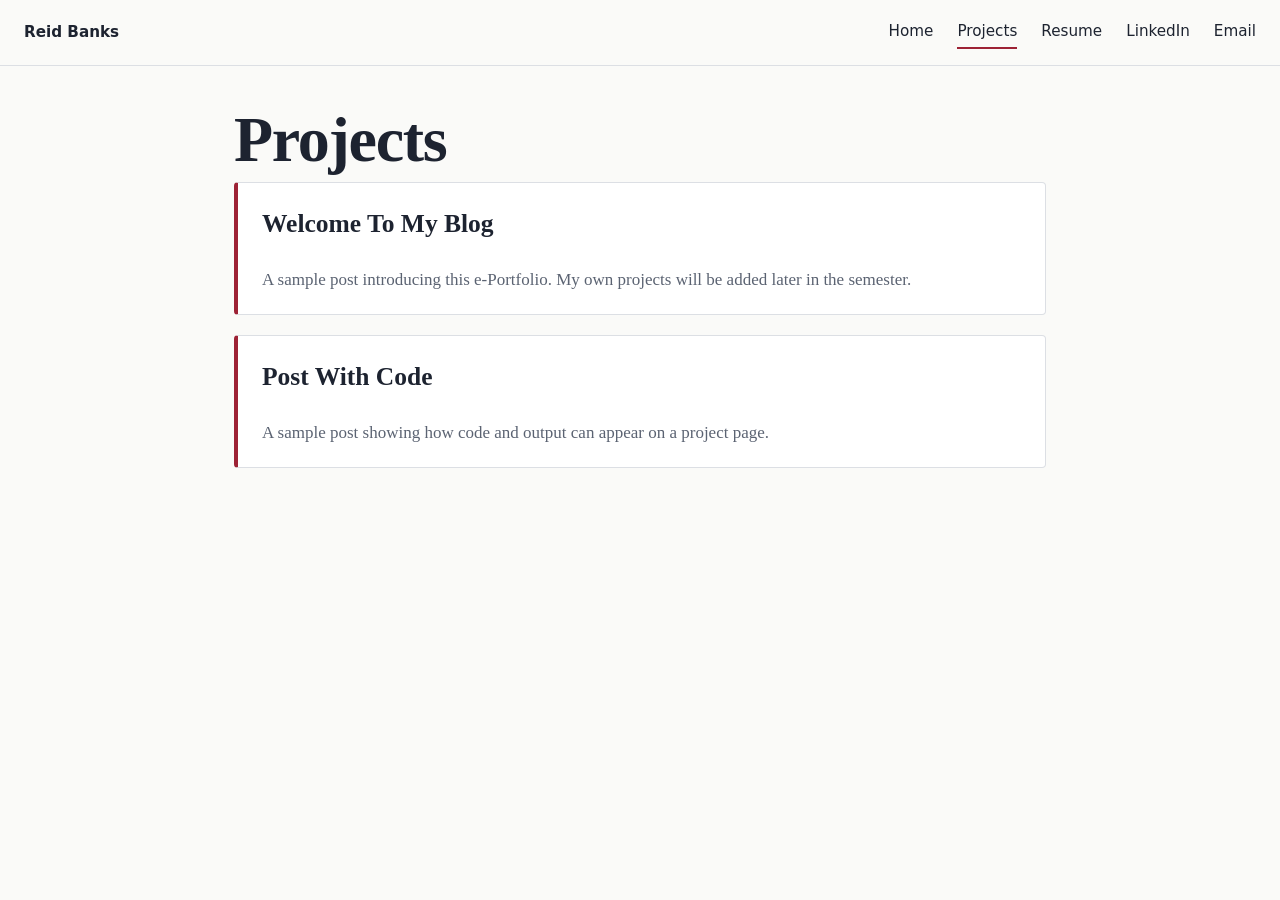
==== projects.html @ c83cc48f "Add files via upload" ====
<!DOCTYPE html><html lang="en"><head><meta charset="utf-8"><meta name="viewport" content="width=device-width,initial-scale=1"><title>Projects | Reid Banks</title><link rel="stylesheet" href="style.css"></head><body>
<nav aria-label="Main"><span class="name">Reid Banks</span>
<a href="index.html" >Home</a><a href="projects.html" aria-current="page">Projects</a><a href="resume.html" >Resume</a>
<a href="https://www.linkedin.com/in/reid-banks-b27966440" target="_blank" rel="noopener">LinkedIn</a>
<a href="mailto:rb121@uark.edu">Email</a></nav>
<main><h1>Projects</h1>
<article class="project"><h2>Welcome To My Blog</h2><p>A sample post introducing this e-Portfolio. My own projects will be added later in the semester.</p></article>
<article class="project"><h2>Post With Code</h2><p>A sample post showing how code and output can appear on a project page.</p></article>
</main></body></html>
---- style.css ----
:root{--bg:#fafaf8;--ink:#1d2330;--mute:#5b6372;--line:#dcdfe4;--accent:#9d2235;--card:#fff}
@media(prefers-color-scheme:dark){:root{--bg:#161a22;--ink:#eef0f4;--mute:#a3abba;--line:#2c3340;--accent:#e06a7c;--card:#1d222c}}
*{box-sizing:border-box}
body{margin:0;font:17px/1.65 Georgia,"Times New Roman",serif;background:var(--bg);color:var(--ink)}
a{color:var(--accent)}
nav{display:flex;flex-wrap:wrap;gap:.25rem 1.5rem;align-items:center;padding:1rem 1.5rem;border-bottom:1px solid var(--line);font-family:system-ui,sans-serif;font-size:.95rem}
nav a{color:var(--ink);text-decoration:none;padding:.2rem 0;border-bottom:2px solid transparent}
nav a:hover,nav a:focus-visible,nav a[aria-current]{border-bottom-color:var(--accent)}
nav .name{font-weight:700;margin-right:auto}
main{max-width:860px;margin:0 auto;padding:2.5rem 1.5rem 4rem}
h1{font-size:clamp(2.4rem,7vw,4rem);line-height:1.05;margin:0 0 .5rem;letter-spacing:-.02em}
h2{margin-top:0}
.hero{display:grid;grid-template-columns:240px 1fr;gap:2.5rem;align-items:center}
.hero img{width:100%;aspect-ratio:1;object-fit:cover;border-radius:50%;border:4px solid var(--accent);background:var(--line)}
.contact{font-family:system-ui,sans-serif;display:flex;flex-wrap:wrap;gap:.5rem 1.5rem;padding:0;list-style:none;margin:1rem 0}
.project{background:var(--card);border:1px solid var(--line);border-left:4px solid var(--accent);padding:1.25rem 1.5rem;margin:0 0 1.25rem;border-radius:4px}
.project p{margin:.4rem 0 0;color:var(--mute)}
.btn{display:inline-block;font-family:system-ui,sans-serif;background:var(--accent);color:#fff;padding:.6rem 1.1rem;border-radius:4px;text-decoration:none;margin-bottom:1.25rem}
iframe{width:100%;height:80vh;border:1px solid var(--line);border-radius:4px}
:focus-visible{outline:3px solid var(--accent);outline-offset:2px}
@media(max-width:640px){.hero{grid-template-columns:1fr;text-align:center}.hero img{max-width:220px;margin:0 auto}.contact{justify-content:center}}
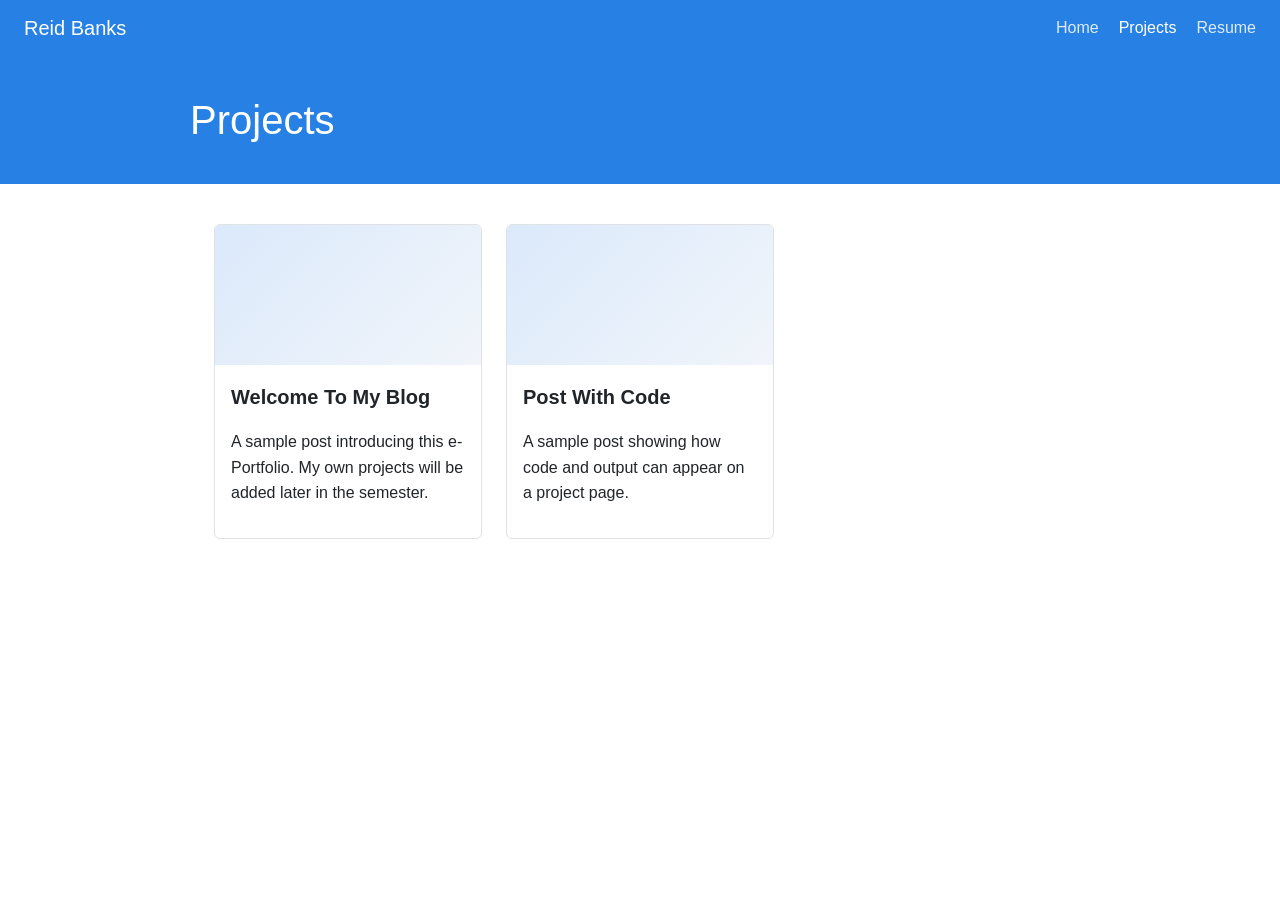
==== commit 3d293cbd: "Add files via upload" ====
--- a/projects.html
+++ b/projects.html
@@ -1,9 +1,7 @@
 <!DOCTYPE html><html lang="en"><head><meta charset="utf-8"><meta name="viewport" content="width=device-width,initial-scale=1"><title>Projects | Reid Banks</title><link rel="stylesheet" href="style.css"></head><body>
-<nav aria-label="Main"><span class="name">Reid Banks</span>
-<a href="index.html" >Home</a><a href="projects.html" aria-current="page">Projects</a><a href="resume.html" >Resume</a>
-<a href="https://www.linkedin.com/in/reid-banks-b27966440" target="_blank" rel="noopener">LinkedIn</a>
-<a href="mailto:rb121@uark.edu">Email</a></nav>
-<main><h1>Projects</h1>
-<article class="project"><h2>Welcome To My Blog</h2><p>A sample post introducing this e-Portfolio. My own projects will be added later in the semester.</p></article>
-<article class="project"><h2>Post With Code</h2><p>A sample post showing how code and output can appear on a project page.</p></article>
-</main></body></html>
+<nav><a class="name" href="index.html">Reid Banks</a><a href="index.html" >Home</a><a href="projects.html" aria-current="page">Projects</a><a href="resume.html" >Resume</a></nav>
+<div class="banner"><h1>Projects</h1></div>
+<main><div class="grid">
+<article class="card"><div class="thumb"></div><div class="body"><h2>Welcome To My Blog</h2><p>A sample post introducing this e-Portfolio. My own projects will be added later in the semester.</p></div></article>
+<article class="card"><div class="thumb"></div><div class="body"><h2>Post With Code</h2><p>A sample post showing how code and output can appear on a project page.</p></div></article>
+</div></main></body></html>
--- a/style.css
+++ b/style.css
@@ -1,21 +1,28 @@
-:root{--bg:#fafaf8;--ink:#1d2330;--mute:#5b6372;--line:#dcdfe4;--accent:#9d2235;--card:#fff}
-@media(prefers-color-scheme:dark){:root{--bg:#161a22;--ink:#eef0f4;--mute:#a3abba;--line:#2c3340;--accent:#e06a7c;--card:#1d222c}}
+:root{--blue:#2780e3;--ink:#212529;--mute:#6c757d;--line:#dee2e6}
 *{box-sizing:border-box}
-body{margin:0;font:17px/1.65 Georgia,"Times New Roman",serif;background:var(--bg);color:var(--ink)}
-a{color:var(--accent)}
-nav{display:flex;flex-wrap:wrap;gap:.25rem 1.5rem;align-items:center;padding:1rem 1.5rem;border-bottom:1px solid var(--line);font-family:system-ui,sans-serif;font-size:.95rem}
-nav a{color:var(--ink);text-decoration:none;padding:.2rem 0;border-bottom:2px solid transparent}
-nav a:hover,nav a:focus-visible,nav a[aria-current]{border-bottom-color:var(--accent)}
-nav .name{font-weight:700;margin-right:auto}
-main{max-width:860px;margin:0 auto;padding:2.5rem 1.5rem 4rem}
-h1{font-size:clamp(2.4rem,7vw,4rem);line-height:1.05;margin:0 0 .5rem;letter-spacing:-.02em}
-h2{margin-top:0}
-.hero{display:grid;grid-template-columns:240px 1fr;gap:2.5rem;align-items:center}
-.hero img{width:100%;aspect-ratio:1;object-fit:cover;border-radius:50%;border:4px solid var(--accent);background:var(--line)}
-.contact{font-family:system-ui,sans-serif;display:flex;flex-wrap:wrap;gap:.5rem 1.5rem;padding:0;list-style:none;margin:1rem 0}
-.project{background:var(--card);border:1px solid var(--line);border-left:4px solid var(--accent);padding:1.25rem 1.5rem;margin:0 0 1.25rem;border-radius:4px}
-.project p{margin:.4rem 0 0;color:var(--mute)}
-.btn{display:inline-block;font-family:system-ui,sans-serif;background:var(--accent);color:#fff;padding:.6rem 1.1rem;border-radius:4px;text-decoration:none;margin-bottom:1.25rem}
-iframe{width:100%;height:80vh;border:1px solid var(--line);border-radius:4px}
-:focus-visible{outline:3px solid var(--accent);outline-offset:2px}
-@media(max-width:640px){.hero{grid-template-columns:1fr;text-align:center}.hero img{max-width:220px;margin:0 auto}.contact{justify-content:center}}
+body{margin:0;font:16px/1.6 "Source Sans Pro",-apple-system,"Segoe UI",Helvetica,Arial,sans-serif;color:var(--ink);background:#fff}
+nav{background:var(--blue);display:flex;flex-wrap:wrap;align-items:center;gap:.25rem 1.25rem;padding:.75rem 1.5rem}
+nav a{color:#fff;text-decoration:none;opacity:.85}
+nav a:hover,nav a[aria-current]{opacity:1}
+nav .name{font-size:1.25rem;opacity:1;margin-right:auto}
+main{max-width:900px;margin:0 auto;padding:2.5rem 1.5rem 4rem}
+h1{font-size:2.5rem;font-weight:500;margin:0 0 1rem}
+.about{display:flex;flex-direction:column;align-items:center;text-align:center}
+.about img{width:220px;height:220px;border-radius:50%;object-fit:cover;background:var(--line);margin-bottom:1rem}
+.about p{max-width:720px;text-align:left}
+hr{border:0;border-top:1px solid var(--line);width:100%;margin:1.5rem 0}
+.links{display:flex;gap:.75rem;flex-wrap:wrap;justify-content:center}
+.links a,.btn{border:1px solid var(--blue);color:var(--blue);padding:.4rem 1rem;border-radius:.375rem;text-decoration:none}
+.links a:hover,.btn:hover{background:var(--blue);color:#fff}
+.btn{display:inline-block;margin-bottom:1rem}
+.banner{background:var(--blue);color:#fff;padding:2rem 1.5rem}
+.banner h1{max-width:900px;margin:0 auto}
+.grid{display:grid;grid-template-columns:repeat(auto-fill,minmax(260px,1fr));gap:1.5rem}
+.card{border:1px solid var(--line);border-radius:.375rem;overflow:hidden}
+.card .thumb{height:140px;background:linear-gradient(135deg,#dbe9fb,#f1f5fa)}
+.card div.body{padding:1rem}
+.card h2{font-size:1.25rem;margin:0 0 .25rem}
+.card small{color:var(--mute)}
+iframe{width:100%;height:85vh;border:1px solid var(--line)}
+:focus-visible{outline:3px solid #fff;outline-offset:2px}
+main :focus-visible{outline-color:var(--blue)}
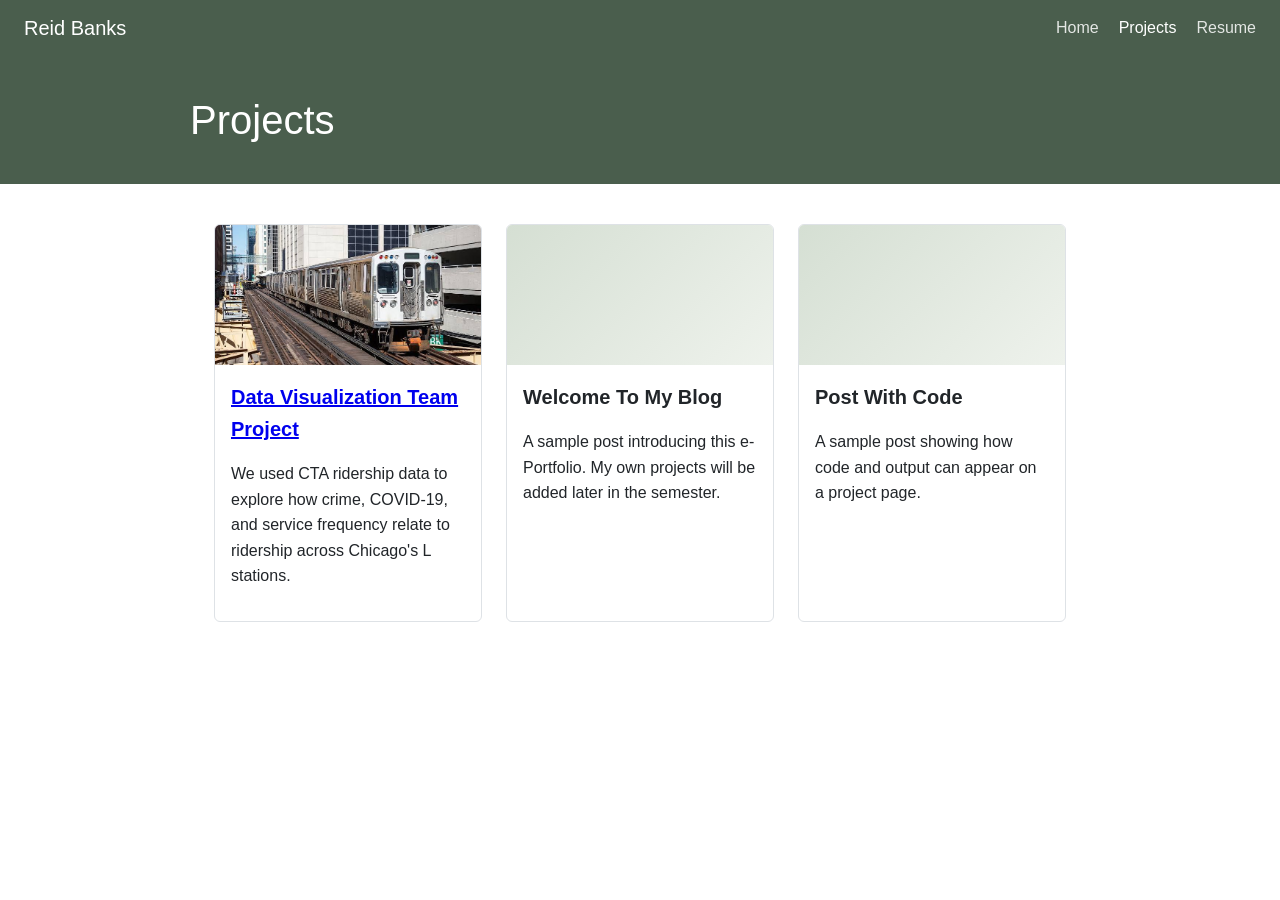
==== commit 6055b358: "Rename projects (2).html to projects.html" ====
--- a/projects.html
+++ b/projects.html
@@ -2,6 +2,7 @@
 <nav><a class="name" href="index.html">Reid Banks</a><a href="index.html" >Home</a><a href="projects.html" aria-current="page">Projects</a><a href="resume.html" >Resume</a></nav>
 <div class="banner"><h1>Projects</h1></div>
 <main><div class="grid">
+<article class="card"><div class="thumb"><img src="subway.png" alt="Illustration of a subway train in a station" style="width:100%;height:100%;object-fit:cover"></div><div class="body"><h2><a href="teampage.html">Data Visualization Team Project</a></h2><p>We used CTA ridership data to explore how crime, COVID-19, and service frequency relate to ridership across Chicago's L stations.</p></div></article>
 <article class="card"><div class="thumb"></div><div class="body"><h2>Welcome To My Blog</h2><p>A sample post introducing this e-Portfolio. My own projects will be added later in the semester.</p></div></article>
 <article class="card"><div class="thumb"></div><div class="body"><h2>Post With Code</h2><p>A sample post showing how code and output can appear on a project page.</p></div></article>
 </div></main></body></html>
--- a/style.css
+++ b/style.css
@@ -1,4 +1,5 @@
-:root{--blue:#2780e3;--ink:#212529;--mute:#6c757d;--line:#dee2e6}
+html{overflow-y:scroll}
+:root{--blue:#4a5e4d;--ink:#212529;--mute:#6c757d;--line:#dee2e6}
 *{box-sizing:border-box}
 body{margin:0;font:16px/1.6 "Source Sans Pro",-apple-system,"Segoe UI",Helvetica,Arial,sans-serif;color:var(--ink);background:#fff}
 nav{background:var(--blue);display:flex;flex-wrap:wrap;align-items:center;gap:.25rem 1.25rem;padding:.75rem 1.5rem}
@@ -9,7 +10,7 @@
 h1{font-size:2.5rem;font-weight:500;margin:0 0 1rem}
 .about{display:flex;flex-direction:column;align-items:center;text-align:center}
 .about img{width:220px;height:220px;border-radius:50%;object-fit:cover;background:var(--line);margin-bottom:1rem}
-.about p{max-width:720px;text-align:left}
+.about p{max-width:720px;text-align:center}
 hr{border:0;border-top:1px solid var(--line);width:100%;margin:1.5rem 0}
 .links{display:flex;gap:.75rem;flex-wrap:wrap;justify-content:center}
 .links a,.btn{border:1px solid var(--blue);color:var(--blue);padding:.4rem 1rem;border-radius:.375rem;text-decoration:none}
@@ -19,10 +20,11 @@
 .banner h1{max-width:900px;margin:0 auto}
 .grid{display:grid;grid-template-columns:repeat(auto-fill,minmax(260px,1fr));gap:1.5rem}
 .card{border:1px solid var(--line);border-radius:.375rem;overflow:hidden}
-.card .thumb{height:140px;background:linear-gradient(135deg,#dbe9fb,#f1f5fa)}
+.card .thumb{height:140px;background:linear-gradient(135deg,#d5dfd3,#eef2ec)}
 .card div.body{padding:1rem}
 .card h2{font-size:1.25rem;margin:0 0 .25rem}
 .card small{color:var(--mute)}
 iframe{width:100%;height:85vh;border:1px solid var(--line)}
 :focus-visible{outline:3px solid #fff;outline-offset:2px}
 main :focus-visible{outline-color:var(--blue)}
+.links a{display:inline-flex;align-items:center;gap:.5rem}
